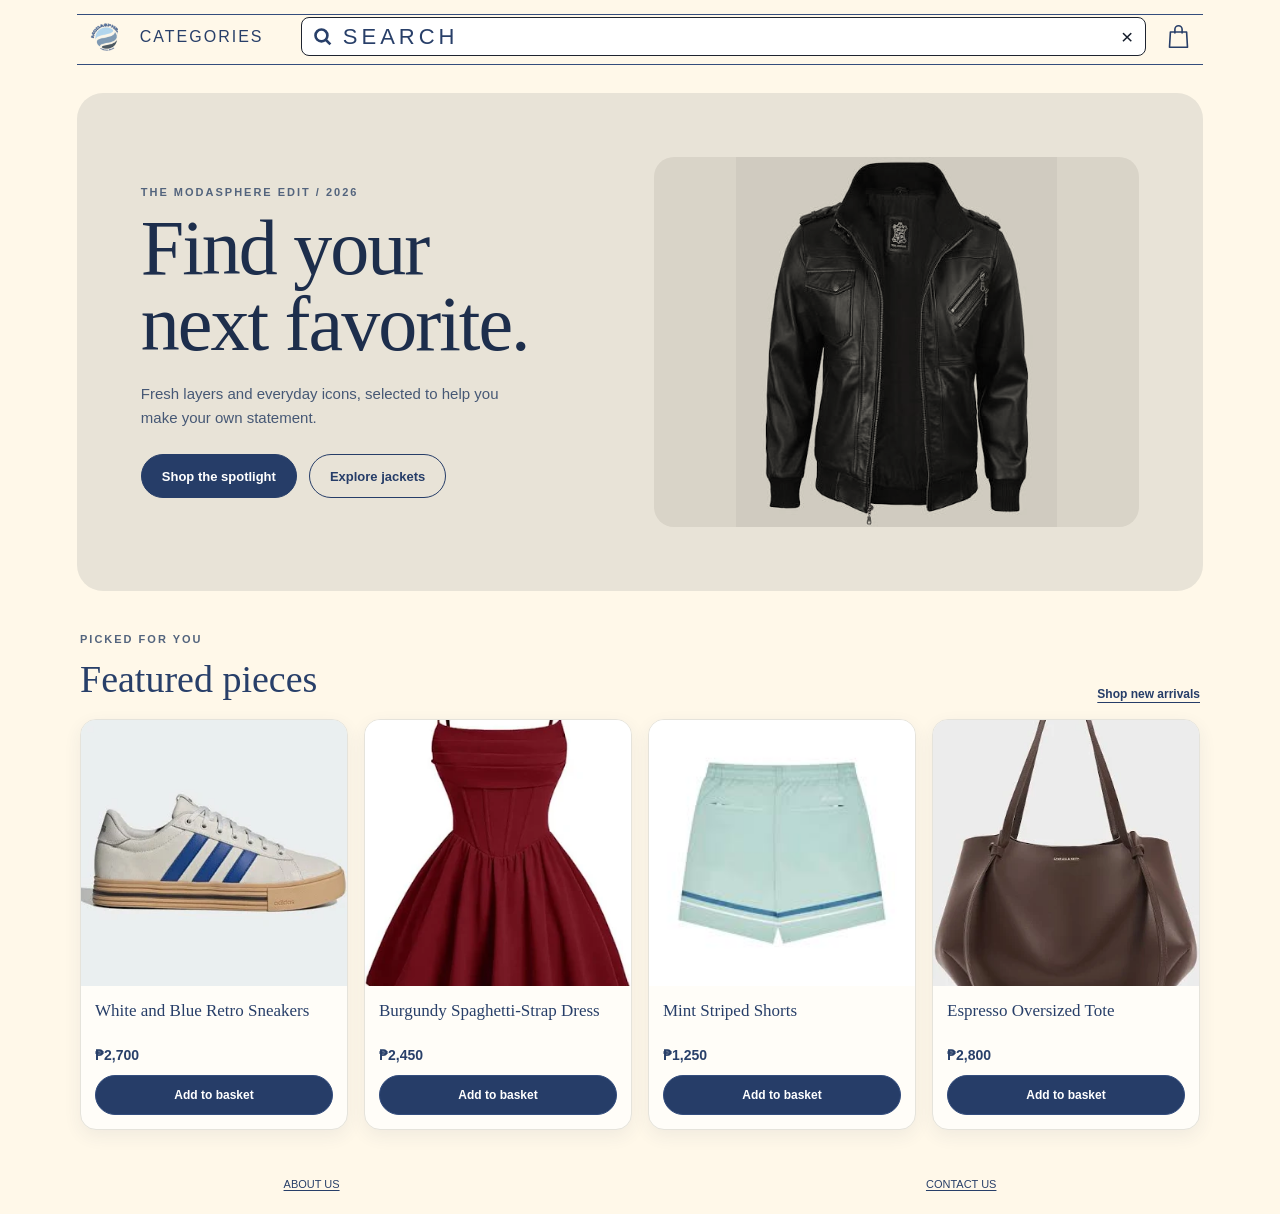
==== category.html @ eacee0d7 "WEBSITE" ====
<!DOCTYPE html>
<html lang="en">
<head>
  <meta charset="UTF-8">
  <meta name="viewport" content="width=device-width, initial-scale=1.0">
  <title>ModaSphere | Category</title>
  <link rel="stylesheet" href="assets/styles/basket.css">
  <style>
    :root {
      color-scheme: light;
      --navy: #263d68;
      --teal: #064565;
      --cream: #fff8e9;
      --ink: #283f69;
      --line: #344d7d;
    }

    * {
      box-sizing: border-box;
    }

    body {
      min-height: 100vh;
      min-height: 100dvh;
      margin: 0;
      background: var(--cream);
      color: var(--ink);
      font-family: Arial, Helvetica, sans-serif;
    }

    .page {
      min-height: 100vh;
      min-height: 100dvh;
      padding: 14px clamp(18px, 6vw, 80px) 20px;
      display: flex;
      flex-direction: column;
    }

    .toolbar {
      position: relative;
      z-index: 2;
      min-height: 51px;
      padding: 0 3px 6px;
      display: grid;
      grid-template-columns: 42px 130px minmax(180px, 1fr) auto 40px;
      align-items: center;
      gap: 12px;
      border-top: 1px solid var(--line);
      border-bottom: 1px solid var(--line);
    }

    .brand {
      width: 38px;
      height: 30px;
      display: grid;
      flex: 0 0 38px;
      place-items: center;
      overflow: hidden;
    }

    .brand img {
      width: 54px;
      max-width: none;
      height: auto;
    }

    .home-link,
    .categories-button {
      color: var(--ink);
      font-size: 14px;
      font-weight: bold;
      letter-spacing: 1px;
      text-decoration: none;
    }

    .home-link:hover,
    .categories-button:hover,
    .categories-button[aria-expanded="true"] {
      text-decoration: underline;
      text-underline-offset: 4px;
    }

    .categories-button {
      min-height: 40px;
      padding: 0;
      border: 0;
      background: transparent;
      cursor: pointer;
    }

    .bag-button {
      position: relative;
      width: 40px;
      height: 40px;
      display: grid;
      place-items: center;
      border: 0;
      background: transparent;
      color: var(--ink);
      cursor: pointer;
    }

    .bag-button svg {
      width: 27px;
      height: 27px;
      fill: none;
      stroke: currentColor;
      stroke-linecap: round;
      stroke-linejoin: round;
      stroke-width: 1.8;
    }

    .search-form {
      height: 39px;
      min-width: 0;
      padding: 0 10px;
      display: flex;
      align-items: center;
      gap: 10px;
      border: 1px solid #1e2430;
      border-radius: 8px;
      background: white;
    }

    .search-form svg {
      width: 21px;
      height: 21px;
      flex: 0 0 auto;
    }

    .search-form input {
      width: 100%;
      min-width: 0;
      padding: 0;
      border: 0;
      outline: 0;
      background: transparent;
      color: var(--ink);
      font-size: 18px;
      letter-spacing: 3px;
    }

    .search-form input::placeholder {
      color: var(--ink);
      opacity: 1;
    }

    .clear-search {
      padding: 2px;
      border: 0;
      background: transparent;
      color: #141c2a;
      font-size: 21px;
      line-height: 1;
      cursor: pointer;
    }

    .categories-menu {
      position: absolute;
      top: calc(100% + 12px);
      left: 0;
      right: 0;
      max-height: calc(100vh - 150px);
      padding: 14px;
      display: grid;
      grid-template-columns: repeat(5, minmax(0, 1fr));
      align-items: stretch;
      align-content: start;
      overflow-x: hidden;
      overflow-y: auto;
      gap: 12px;
      border: 1px solid #d7e1ed;
      border-radius: 26px;
      background: #f4f7fb;
      box-shadow: 0 18px 38px #07162d38, 0 3px 8px #07162d1f;
      opacity: 0;
      transform: translateY(-10px) scale(.985);
      transform-origin: top center;
      visibility: hidden;
      pointer-events: none;
      transition:
        opacity 220ms ease,
        transform 260ms cubic-bezier(.2, .8, .2, 1),
        visibility 0s linear 260ms;
    }

    .categories-menu[data-open="true"] {
      opacity: 1;
      transform: translateY(0) scale(1);
      visibility: visible;
      pointer-events: auto;
      transition-delay: 0s;
    }

    .categories-menu[hidden] {
      display: none;
    }

    .menu-search-form {
      grid-column: 1 / -1;
      min-width: 0;
      display: flex;
      align-items: center;
      gap: 10px;
    }

    .menu-search-form input {
      width: 100%;
      min-width: 0;
      height: 38px;
      padding: 0 12px;
      border: 1px solid #d2dce7;
      border-radius: 10px;
      background: white;
      color: var(--ink);
      outline-color: var(--teal);
    }

    .menu-search-form button {
      min-height: 38px;
      padding: 0 16px;
      border: 0;
      border-radius: 10px;
      background: var(--navy);
      color: white;
      font-weight: bold;
      cursor: pointer;
    }

    .menu-search-status {
      grid-column: 1 / -1;
      margin: -5px 2px 0;
      color: #526581;
      font-size: 12px;
    }

    .menu-search-status:empty {
      display: none;
    }

    .category-card[hidden],
    .category-options button[hidden] {
      display: none;
    }

    .category-card {
      min-width: 0;
      width: 100%;
      min-height: 190px;
      padding: 17px 13px;
      border: 1px solid #e1e7ef;
      border-radius: 19px;
      background: white;
      box-shadow: 0 3px 10px #19395c0d;
      overflow-wrap: anywhere;
    }

    .category-card h2 {
      min-height: 30px;
      margin: 0 0 12px;
      padding-bottom: 9px;
      border-bottom: 1px solid #e8edf3;
      color: var(--teal);
      font-size: 12px;
      font-weight: bold;
      letter-spacing: .7px;
      text-align: center;
      text-transform: uppercase;
    }

    .category-options {
      display: grid;
      gap: 5px;
    }

    .category-options button {
      width: 100%;
      min-width: 0;
      padding: 6px 7px;
      border: 0;
      border-radius: 8px;
      background: transparent;
      color: #36445b;
      font-size: 14px;
      line-height: 1.3;
      text-align: left;
      cursor: pointer;
      overflow-wrap: anywhere;
      transition: color 160ms ease, background-color 160ms ease, padding-left 160ms ease;
    }

    .category-options button:hover,
    .category-options button:focus-visible {
      padding-left: 11px;
      outline: none;
      background: #e8f1f5;
      color: var(--teal);
    }

    @media (prefers-reduced-motion: reduce) {
      *,
      *::before,
      *::after {
        transition-duration: .01ms !important;
        animation-duration: .01ms !important;
        animation-iteration-count: 1 !important;
      }
    }

    .category-content {
      width: min(100%, 900px);
      margin: auto;
      padding: 50px 20px;
      text-align: center;
    }

    .breadcrumb {
      margin: 0 0 18px;
      color: #526581;
      font-size: 12px;
      letter-spacing: 2px;
      text-transform: uppercase;
    }

    h1 {
      margin: 0;
      font-family: Georgia, "Times New Roman", serif;
      font-size: clamp(42px, 8vw, 76px);
      font-weight: normal;
    }

    .collection-message {
      margin: 18px 0 0;
      color: #526581;
      font-size: 14px;
      letter-spacing: .5px;
      line-height: 1.6;
    }

    .return-link {
      display: inline-block;
      margin-top: 30px;
      padding: 12px 20px;
      border: 1px solid var(--line);
      border-radius: 24px;
      background: var(--navy);
      color: white;
      font-size: 12px;
      font-weight: bold;
      letter-spacing: 1px;
      text-decoration: none;
      transition: background-color 180ms ease, transform 180ms ease;
    }

    .return-link:hover {
      transform: translateY(-2px);
      background: #354f7e;
    }

    .catalog-grid {
      width: min(100%, 1120px);
      margin: 34px auto;
      display: grid;
      grid-template-columns: repeat(3, minmax(0, 1fr));
      align-items: stretch;
      gap: 22px;
      text-align: left;
    }

    .catalog-product {
      height: 100%;
      display: flex;
      flex-direction: column;
      min-width: 0;
      overflow: hidden;
      border: 1px solid #e5e3db;
      border-radius: 18px;
      background: #fffdf8;
      box-shadow: 0 6px 18px #263d6812;
      transition: transform 180ms ease, box-shadow 180ms ease;
    }

    .catalog-product:hover {
      transform: translateY(-3px);
      box-shadow: 0 12px 24px #263d681f;
    }

    .catalog-product-image {
      position: relative;
      aspect-ratio: 1.2;
      overflow: hidden;
      background: #f0f1ef;
    }

    .catalog-product-image img {
      width: 100%;
      height: 100%;
      display: block;
      object-fit: cover;
    }

    .sale-badge {
      position: absolute;
      z-index: 1;
      top: 12px;
      left: 12px;
      padding: 7px 10px;
      border-radius: 20px;
      background: #a9413b;
      color: white;
      font-size: 10px;
      font-weight: bold;
      letter-spacing: .5px;
    }

    .catalog-product-info {
      flex: 1;
      padding: 16px;
      display: flex;
      flex-direction: column;
    }

    .catalog-product-info h2 {
      min-height: 42px;
      margin: 0 0 8px;
      color: var(--ink);
      font-family: Georgia, "Times New Roman", serif;
      font-size: 18px;
      font-weight: normal;
      line-height: 1.25;
    }

    .catalog-product-price {
      min-height: 25px;
      margin: auto 0 14px;
      color: #36445b;
      font-size: 15px;
      font-weight: bold;
    }

    .catalog-product-price del {
      margin-left: 5px;
      color: #8993a1;
      font-size: 12px;
      font-weight: normal;
    }

    .catalog-product .add-to-basket {
      width: 100%;
      min-height: 42px;
      padding: 0 12px;
      font-size: 12px;
    }

    .product-status {
      min-height: 20px;
      margin: 0;
      color: #36445b;
      font-size: 13px;
    }

    @media (max-width: 700px) {
      .page {
        padding: 12px 16px 20px;
      }

      .toolbar {
        grid-template-columns: 36px 100px minmax(70px, 1fr) 36px;
        gap: 7px;
      }

      .home-link {
        display: none;
      }

      .categories-button {
        font-size: 13px;
        letter-spacing: 1px;
      }

      .search-form {
        gap: 5px;
        padding: 0 6px;
      }

      .search-form input {
        font-size: 15px;
        letter-spacing: 1px;
      }

      .categories-menu {
        grid-template-columns: repeat(2, minmax(0, 1fr));
        max-height: min(65vh, 430px);
        gap: 9px;
        padding: 10px;
      }

      .category-card {
        min-height: auto;
        padding: 15px 12px;
      }

      .category-card:last-child {
        grid-column: 1 / -1;
      }

      .catalog-grid {
        grid-template-columns: repeat(2, minmax(0, 1fr));
        gap: 13px;
      }

      .catalog-product-info {
        padding: 12px;
      }

      .catalog-product-info h2 {
        font-size: 16px;
      }
    }

    @media (max-width: 430px) {
      .catalog-grid {
        grid-template-columns: 1fr;
        max-width: 340px;
      }
    }

    @media (max-width: 390px) {
      .toolbar {
        grid-template-columns: 30px 88px minmax(60px, 1fr) 32px;
        gap: 4px;
      }

      .brand img {
        width: 46px;
      }
    }

  </style>
</head>
<body>
  <main class="page">
    <header class="toolbar">
      <a class="brand" href="home.html" aria-label="ModaSphere home">
        <img src="assets/images/modasphere-logo.png" alt="">
      </a>
      <button
        class="categories-button"
        id="categoriesButton"
        type="button"
        aria-expanded="false"
        aria-controls="categoriesMenu"
      >CATEGORIES</button>
      <form class="search-form" id="searchForm" role="search">
        <svg viewBox="0 0 24 24" aria-hidden="true">
          <circle cx="10.8" cy="10.8" r="6.8" fill="none" stroke="currentColor" stroke-width="3"></circle>
          <path d="m16 16 5 5" fill="none" stroke="currentColor" stroke-width="3"></path>
        </svg>
        <input id="searchInput" type="search" placeholder="SEARCH" aria-label="Search categories">
        <button class="clear-search" id="clearSearch" type="button" aria-label="Clear search">×</button>
      </form>
      <a class="home-link" href="home.html">HOME</a>
      <button class="bag-button" data-bag-button type="button" aria-label="Shopping bag">
        <svg viewBox="0 0 28 30" aria-hidden="true">
          <path d="M5 10h18l1 17H4l1-17Z"></path>
          <path d="M10 11V7a4 4 0 0 1 8 0v4"></path>
        </svg>
        <span class="basket-count" hidden>0</span>
      </button>

      <nav class="categories-menu" id="categoriesMenu" aria-label="Product categories" hidden inert>
        <form class="menu-search-form" id="menuSearchForm" role="search">
          <input id="menuSearchInput" type="search" placeholder="Search all categories" aria-label="Search all categories">
          <button type="submit">Search</button>
        </form>
        <p class="menu-search-status" id="menuSearchStatus" aria-live="polite"></p>
        <section class="category-card">
          <h2>New &amp; Trending</h2>
          <div class="category-options">
            <button type="button">New Arrivals</button>
            <button type="button">VIP</button>
          </div>
        </section>
        <section class="category-card">
          <h2>Shoes</h2>
          <div class="category-options">
            <button type="button">Running</button>
            <button type="button">Originals</button>
            <button type="button">Formal</button>
          </div>
        </section>
        <section class="category-card">
          <h2>Clothing</h2>
          <div class="category-options">
            <button type="button">T-Shirts &amp; Tank Tops</button>
            <button type="button">Dress</button>
            <button type="button">Shorts</button>
            <button type="button">Pants</button>
            <button type="button">Jackets</button>
          </div>
        </section>
        <section class="category-card">
          <h2>Accessories</h2>
          <div class="category-options">
            <button type="button">Bags</button>
            <button type="button">Hats</button>
            <button type="button">Socks</button>
          </div>
        </section>
        <section class="category-card">
          <h2>Sale</h2>
          <div class="category-options">
            <button type="button">Shoes</button>
            <button type="button">Clothing</button>
            <button type="button">Accessories</button>
          </div>
        </section>
      </nav>
    </header>

    <section class="category-content" aria-labelledby="categoryTitle">
      <p class="breadcrumb" id="categoryGroup"></p>
      <h1 id="categoryTitle"></h1>
      <div id="collectionPlaceholder">
        <p class="collection-message">Explore the latest ModaSphere collection.</p>
        <a class="return-link" href="home.html">BACK TO HOME</a>
      </div>
      <p class="product-status" id="productStatus" role="status" aria-live="polite"></p>
      <section class="catalog-grid" id="productGrid" aria-label="Category collection" hidden></section>
    </section>
  </main>

  <dialog class="basket-dialog" id="basketDialog" aria-labelledby="basketTitle">
    <header class="basket-header">
      <h2 id="basketTitle">Your basket</h2>
      <button type="button" data-close-basket aria-label="Close basket">×</button>
    </header>
    <p class="basket-empty" id="basketEmpty">Your basket is empty. Choose a category to explore the collection.</p>
    <div class="basket-items" id="basketItems" hidden></div>
    <p class="basket-status" id="basketStatus" role="status" aria-live="polite"></p>
    <footer class="basket-footer">
      <button class="basket-clear" type="button" data-clear-basket>Clear basket</button>
      <strong class="basket-total" id="basketTotal">₱0</strong>
    </footer>
    <a class="basket-checkout" data-go-checkout href="checkout.html">Continue to checkout</a>
    <div class="dialog-actions">
      <button class="dialog-close" type="button" data-close-basket>Close</button>
    </div>
  </dialog>

  <script src="assets/scripts/categories.js"></script>
  <script src="assets/scripts/product-catalog.js"></script>
  <script src="assets/scripts/basket.js"></script>
</body>
</html>
---- assets/styles/basket.css ----
.basket-dialog {
  width: min(560px, calc(100% - 32px));
  max-height: min(82vh, 680px);
  margin: auto;
  padding: 22px;
  overflow-y: auto;
  border: 2px solid #344d7d;
  border-radius: 20px;
  color: #283f69;
  background: #fff8e9;
  box-shadow: 0 18px 50px #07162d55;
}

.basket-dialog::backdrop {
  background: #07162d99;
}

.basket-header,
.basket-footer,
.basket-item,
.basket-item-controls {
  display: flex;
  align-items: center;
}

.basket-header,
.basket-footer {
  justify-content: space-between;
  gap: 12px;
}

.basket-header h2 {
  margin: 0;
  font-family: Georgia, "Times New Roman", serif;
  font-size: 26px;
  font-weight: normal;
}

.basket-header button,
.basket-close,
.basket-clear,
.basket-item-controls button,
.add-to-basket {
  min-height: 38px;
  padding: 0 14px;
  border: 1px solid #344d7d;
  border-radius: 20px;
  background: #263d68;
  color: white;
  font-weight: bold;
  cursor: pointer;
}

.basket-header button {
  min-width: 38px;
  padding: 0 10px;
  font-size: 20px;
}

.basket-items {
  display: grid;
  gap: 12px;
  margin: 18px 0;
}

.basket-item {
  gap: 14px;
  padding: 12px;
  border: 1px solid #dce3ec;
  border-radius: 14px;
  background: white;
}

.basket-item img {
  width: 76px;
  height: 76px;
  flex: 0 0 76px;
  border-radius: 10px;
  background: white;
  object-fit: contain;
}

.basket-item-details {
  min-width: 0;
  flex: 1;
}

.basket-item-details h3 {
  margin: 0 0 5px;
  font-size: 15px;
}

.basket-item-details p {
  margin: 0;
  color: #526581;
  font-size: 13px;
}

.basket-item-controls {
  gap: 6px;
  margin-top: 10px;
}

.basket-item-controls button {
  min-width: 32px;
  min-height: 30px;
  padding: 0 8px;
}

.basket-item-controls .basket-remove {
  margin-left: auto;
  padding: 0 10px;
  background: white;
  color: #263d68;
}

.basket-empty,
.basket-status {
  color: #526581;
  font-size: 14px;
  line-height: 1.5;
}

.basket-footer {
  padding-top: 14px;
  border-top: 1px solid #d5deea;
}

.basket-total {
  font-size: 16px;
}

.basket-checkout {
  min-height: 42px;
  margin-top: 14px;
  display: grid;
  place-items: center;
  border-radius: 22px;
  background: #246bfe;
  color: white;
  font-size: 13px;
  font-weight: bold;
  text-decoration: none;
}

.basket-checkout:hover {
  background: #1249c7;
}

.basket-checkout[aria-disabled="true"] {
  opacity: .5;
  pointer-events: none;
}

.basket-checkout[aria-disabled="false"]:focus-visible {
  outline: 3px solid #344d7d;
  outline-offset: 3px;
}

.basket-clear {
  background: white;
  color: #263d68;
}

.basket-count {
  min-width: 18px;
  height: 18px;
  padding: 0 5px;
  position: absolute;
  top: 1px;
  right: 0;
  display: grid;
  place-items: center;
  border-radius: 99px;
  background: #263d68;
  color: white;
  font-size: 10px;
  font-weight: bold;
}

.icon-button[data-bag-button] {
  position: relative;
}

.product-grid {
  width: min(100%, 850px);
  margin: 34px auto;
  display: grid;
  grid-template-columns: minmax(0, 1fr) minmax(220px, .9fr);
  align-items: center;
  gap: clamp(24px, 6vw, 70px);
  text-align: left;
}

.product-image-frame {
  padding: 14px;
  border: 1px solid #e1e7ef;
  border-radius: 22px;
  background: white;
  box-shadow: 0 10px 28px #19395c12;
}

.product-image {
  width: 100%;
  display: block;
  aspect-ratio: 1;
  border-radius: 14px;
  background: white;
  object-fit: contain;
}

.product-details h2 {
  margin: 0 0 12px;
  font-family: Georgia, "Times New Roman", serif;
  font-size: clamp(26px, 4vw, 38px);
  font-weight: normal;
}

.product-price {
  margin: 0 0 22px;
  color: #36445b;
  font-size: 20px;
  font-weight: bold;
}

.add-to-basket {
  min-height: 46px;
  padding: 0 22px;
  border-radius: 24px;
}

.add-to-basket:hover,
.basket-header button:hover,
.basket-close:hover,
.basket-item-controls button:hover,
.basket-clear:hover {
  background: #354f7e;
}

.product-status {
  min-height: 22px;
  margin: 12px 0 0;
  color: #36445b;
  font-size: 13px;
}

[hidden] {
  display: none !important;
}

@media (max-width: 600px) {
  .product-grid {
    max-width: 430px;
    grid-template-columns: 1fr;
    gap: 22px;
    text-align: center;
  }

  .product-image-frame {
    width: min(100%, 340px);
    margin: 0 auto;
  }

  .basket-item {
    align-items: flex-start;
  }

  .basket-item img {
    width: 60px;
    height: 60px;
    flex-basis: 60px;
  }
}
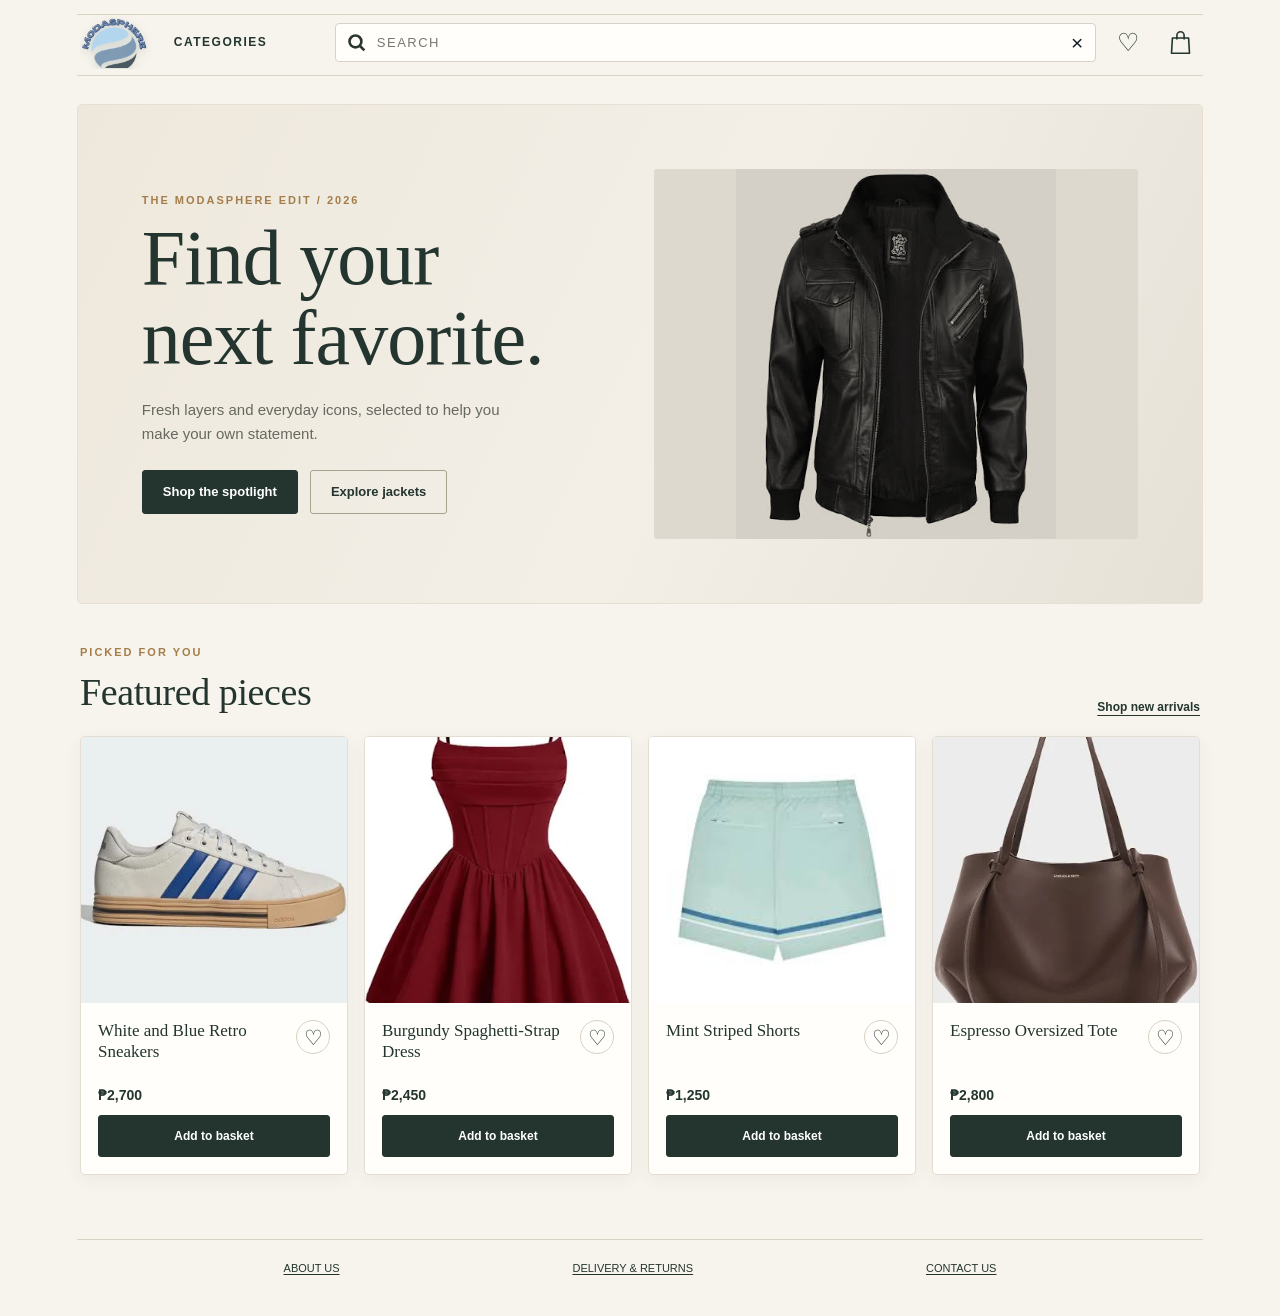
==== commit 02d280d8: "new update" ====
--- a/category.html
+++ b/category.html
@@ -396,7 +396,7 @@
       width: 100%;
       height: 100%;
       display: block;
-      object-fit: cover;
+      object-fit: contain;
     }
 
     .sale-badge {
@@ -465,7 +465,7 @@
       }
 
       .toolbar {
-        grid-template-columns: 36px 100px minmax(70px, 1fr) 36px;
+        grid-template-columns: 36px 100px minmax(60px, 1fr) 32px 32px;
         gap: 7px;
       }
 
@@ -527,7 +527,7 @@
 
     @media (max-width: 390px) {
       .toolbar {
-        grid-template-columns: 30px 88px minmax(60px, 1fr) 32px;
+        grid-template-columns: 30px 88px minmax(48px, 1fr) 28px 28px;
         gap: 4px;
       }
 
@@ -537,12 +537,13 @@
     }
 
   </style>
+  <link rel="stylesheet" href="assets/styles/premium.css">
 </head>
 <body>
   <main class="page">
     <header class="toolbar">
       <a class="brand" href="home.html" aria-label="ModaSphere home">
-        <img src="assets/images/modasphere-logo.png" alt="">
+        <img src="assets/images/modasphere-logo-brand.png" alt="">
       </a>
       <button
         class="categories-button"
@@ -625,7 +626,41 @@
         <p class="collection-message">Explore the latest ModaSphere collection.</p>
         <a class="return-link" href="home.html">BACK TO HOME</a>
       </div>
+      <section class="catalog-controls" id="catalogControls" aria-label="Filter and sort products" hidden>
+        <label>
+          <span>Search</span>
+          <input id="catalogSearch" type="search" placeholder="Find a piece">
+        </label>
+        <label>
+          <span>Type</span>
+          <select id="typeFilter"><option value="">All types</option></select>
+        </label>
+        <label>
+          <span>Color</span>
+          <select id="colorFilter"><option value="">All colors</option></select>
+        </label>
+        <label>
+          <span>Max price</span>
+          <input id="priceFilter" type="number" min="0" step="100" inputmode="numeric" placeholder="No limit">
+        </label>
+        <label>
+          <span>Sort by</span>
+          <select id="sortOrder">
+            <option value="">Featured</option>
+            <option value="price-ascending">Price: low to high</option>
+            <option value="price-descending">Price: high to low</option>
+            <option value="name">Name: A to Z</option>
+          </select>
+        </label>
+        <button class="clear-catalog-filters" id="clearCatalogFilters" type="button">Clear filters</button>
+        <p id="catalogResultCount" class="catalog-result-count" aria-live="polite"></p>
+      </section>
       <p class="product-status" id="productStatus" role="status" aria-live="polite"></p>
+      <div class="catalog-empty" id="catalogEmpty" hidden>
+        <h2>No pieces match those filters.</h2>
+        <p>Try adjusting your search or clearing the filters.</p>
+        <button class="return-link" id="clearCatalogFiltersEmpty" type="button">Clear filters</button>
+      </div>
       <section class="catalog-grid" id="productGrid" aria-label="Category collection" hidden></section>
     </section>
   </main>
@@ -651,5 +686,11 @@
   <script src="assets/scripts/categories.js"></script>
   <script src="assets/scripts/product-catalog.js"></script>
   <script src="assets/scripts/basket.js"></script>
+  <script src="assets/scripts/wishlist.js"></script>
+  <script>
+    document.getElementById("clearCatalogFiltersEmpty").addEventListener("click", () => {
+      document.getElementById("clearCatalogFilters").click();
+    });
+  </script>
 </body>
 </html>
--- a/assets/styles/basket.css
+++ b/assets/styles/basket.css
@@ -55,6 +55,7 @@
   min-width: 38px;
   padding: 0 10px;
   font-size: 20px;
+  transform: translateY(4px);
 }
 
 .basket-items {
--- a/assets/styles/premium.css
+++ b/assets/styles/premium.css
@@ -0,0 +1,1384 @@
+:root {
+  color-scheme: light;
+  --navy: #24352f;
+  --teal: #6e7254;
+  --cream: #f7f4ed;
+  --ink: #2d352f;
+  --line: #d9d2c5;
+  --accent: #a47d49;
+  --muted: #77796f;
+  --blue: #a47d49;
+  --dark-blue: #806039;
+  --background: #f1ece2;
+  --green: #54735d;
+}
+
+body {
+  background: var(--cream);
+  color: var(--ink);
+  font-family: "Aptos", "Segoe UI", Arial, sans-serif;
+  -webkit-font-smoothing: antialiased;
+}
+
+*,
+*::before,
+*::after {
+  box-sizing: border-box;
+}
+
+button,
+input,
+select,
+textarea {
+  font: inherit;
+}
+
+button,
+a,
+input,
+select,
+textarea {
+  -webkit-tap-highlight-color: transparent;
+}
+
+:focus-visible {
+  outline: 2px solid var(--accent);
+  outline-offset: 3px;
+}
+
+.storefront,
+.page {
+  width: min(100%, 1600px);
+  margin-inline: auto;
+  background: var(--cream);
+}
+
+.toolbar {
+  position: sticky;
+  top: 0;
+  border-color: var(--line);
+  background: rgb(247 244 237 / 94%);
+  backdrop-filter: blur(14px);
+}
+
+.brand {
+  width: 72px;
+  height: 54px;
+  display: grid;
+  place-items: center;
+  overflow: hidden;
+}
+
+.brand img {
+  width: 72px;
+  max-width: none;
+  height: auto;
+  filter: drop-shadow(0 3px 5px rgb(36 53 47 / 18%));
+}
+
+.storefront .toolbar {
+  grid-template-columns: 76px 155px minmax(180px, 1fr) 40px 40px;
+}
+
+.page .toolbar {
+  grid-template-columns: 76px 130px minmax(180px, 1fr) auto 40px 40px;
+}
+
+.page .product-toolbar {
+  grid-template-columns: 76px 90px minmax(0, 1fr) 40px 40px;
+}
+
+.toolbar-button,
+.home-link,
+.categories-button,
+.icon-button,
+.bag-button,
+.wishlist-nav {
+  color: var(--navy);
+}
+
+.bag-button {
+  position: relative;
+  width: 40px;
+  height: 40px;
+  display: grid;
+  place-items: center;
+  justify-self: end;
+  padding: 0;
+  border: 0;
+  background: transparent;
+  cursor: pointer;
+}
+
+.bag-button svg {
+  width: 27px;
+  height: 27px;
+  fill: none;
+  stroke: currentColor;
+  stroke-linecap: round;
+  stroke-linejoin: round;
+  stroke-width: 1.8;
+}
+
+.toolbar-button {
+  font-size: 12px;
+  font-weight: 700;
+  letter-spacing: 1.5px;
+}
+
+.home-link,
+.categories-button {
+  font-size: 12px;
+  letter-spacing: 1.3px;
+}
+
+.search-form {
+  border-color: #d8d1c5;
+  border-radius: 4px;
+  background: #fffefa;
+  transition: border-color 180ms ease, box-shadow 180ms ease;
+}
+
+.search-form:focus-within {
+  border-color: var(--accent);
+  box-shadow: 0 0 0 3px rgb(164 125 73 / 12%);
+}
+
+.wishlist-nav {
+  position: relative;
+  width: 40px;
+  height: 40px;
+  display: grid;
+  place-items: center;
+  border: 0;
+  background: transparent;
+  cursor: pointer;
+  font-size: 25px;
+  line-height: 1;
+}
+
+.wishlist-count {
+  position: absolute;
+  top: 0;
+  right: 0;
+  min-width: 17px;
+  height: 17px;
+  padding: 0 4px;
+  display: grid;
+  place-items: center;
+  border-radius: 99px;
+  background: var(--accent);
+  color: white;
+  font: 700 10px/1 Arial, sans-serif;
+}
+
+.search-form input {
+  font-size: 13px;
+  letter-spacing: 1.5px;
+}
+
+.search-form input::placeholder {
+  color: #77796f;
+}
+
+.categories-menu {
+  border-color: var(--line);
+  border-radius: 8px;
+  background: #fbf9f4;
+  box-shadow: 0 20px 55px rgb(36 53 47 / 14%);
+}
+
+.category-card,
+.featured-product,
+.catalog-product {
+  border-color: #e4ded2;
+  border-radius: 5px;
+  background: #fffefa;
+  box-shadow: 0 5px 18px rgb(36 53 47 / 5%);
+}
+
+.category-card h2 {
+  color: var(--navy);
+}
+
+.category-options button:hover,
+.category-options button:focus-visible {
+  background: #f2eee5;
+  color: var(--accent);
+}
+
+.hero {
+  position: relative;
+  border: 1px solid #e7dfd1;
+  border-radius: 5px;
+  background: linear-gradient(115deg, #eee8dc 0%, #f3efe7 55%, #e5e1d7 100%);
+}
+
+.hero-eyebrow,
+.featured-eyebrow,
+.breadcrumb {
+  color: var(--accent);
+  letter-spacing: 2px;
+}
+
+.hero h1,
+.featured-heading h2,
+.featured-product h3,
+.catalog-product-info h2,
+.category-content h1,
+.product-details h2 {
+  color: var(--navy);
+  font-family: Georgia, "Times New Roman", serif;
+}
+
+.hero h1 {
+  letter-spacing: -1px;
+  line-height: 1.02;
+}
+
+.hero-description,
+.collection-message {
+  color: #66695f;
+}
+
+.hero-visual {
+  border-radius: 3px;
+  background: #ded9cf;
+}
+
+.hero-actions a,
+.hero-actions button,
+.add-to-basket,
+.return-link,
+.basket-header button,
+.basket-close,
+.basket-item-controls button:not(.basket-remove),
+.dialog-close,
+.dialog-actions button {
+  border-color: var(--navy);
+  border-radius: 3px;
+  background: var(--navy);
+  color: white;
+  transition: background-color 180ms ease, transform 180ms ease, box-shadow 180ms ease;
+}
+
+.hero-actions a:hover,
+.hero-actions button:hover,
+.add-to-basket:hover,
+.return-link:hover,
+.basket-header button:hover,
+.basket-close:hover,
+.basket-item-controls button:hover,
+.dialog-close:hover,
+.dialog-actions button:hover {
+  background: #394c42;
+}
+
+.hero-actions a.secondary {
+  border-color: #aaa18f;
+  background: transparent;
+  color: var(--navy);
+}
+
+.hero-actions a.secondary:hover {
+  background: rgb(255 255 255 / 55%);
+  color: var(--navy);
+}
+
+.featured-section {
+  margin-bottom: 64px;
+}
+
+.featured-heading {
+  margin-bottom: 22px;
+}
+
+.featured-heading h2 {
+  letter-spacing: -.4px;
+}
+
+.featured-product,
+.catalog-product {
+  transition: transform 220ms ease, box-shadow 220ms ease, border-color 220ms ease;
+}
+
+.featured-product:hover,
+.catalog-product:hover {
+  transform: translateY(-4px);
+  border-color: #d3c4ab;
+  box-shadow: 0 16px 32px rgb(36 53 47 / 11%);
+}
+
+.featured-product img,
+.catalog-product-image {
+  background: #f1eee7;
+}
+
+.featured-product-info,
+.catalog-product-info {
+  padding: 17px;
+}
+
+.featured-product h3,
+.catalog-product-info h2 {
+  font-size: 17px;
+}
+
+.featured-product p,
+.catalog-product-price,
+.product-price {
+  color: var(--navy);
+}
+
+.featured-product .add-to-basket,
+.catalog-product .add-to-basket {
+  min-height: 42px;
+}
+
+.footer-links {
+  padding-block: 18px;
+  border-top: 1px solid var(--line);
+}
+
+.footer-links button,
+.featured-heading a {
+  color: var(--navy);
+}
+
+.category-content {
+  width: min(100%, 1160px);
+  padding-inline: clamp(14px, 3vw, 28px);
+}
+
+.category-content h1 {
+  letter-spacing: -1px;
+}
+
+.catalog-controls {
+  margin: 30px auto 12px;
+  padding: 17px;
+  display: grid;
+  grid-template-columns: repeat(auto-fit, minmax(min(100%, 150px), 1fr));
+  align-items: end;
+  gap: 12px;
+  border: 1px solid #e4ded2;
+  border-radius: 5px;
+  background: #fffefa;
+  text-align: left;
+}
+
+.catalog-controls label {
+  min-width: 0;
+  display: grid;
+  gap: 6px;
+  color: var(--muted);
+  font-size: 10px;
+  font-weight: 700;
+  letter-spacing: .6px;
+  text-transform: uppercase;
+}
+
+.catalog-controls input,
+.catalog-controls select {
+  width: 100%;
+  min-width: 0;
+  min-height: 40px;
+  padding: 0 10px;
+  border: 1px solid var(--line);
+  border-radius: 3px;
+  background: #fffefa;
+  color: var(--ink);
+  font-size: 12px;
+  text-transform: none;
+}
+
+.clear-catalog-filters {
+  min-width: 0;
+  min-height: 40px;
+  padding: 0 12px;
+  border: 1px solid var(--line);
+  border-radius: 3px;
+  background: transparent;
+  color: var(--navy);
+  font-size: 11px;
+  font-weight: 700;
+  cursor: pointer;
+}
+
+.clear-catalog-filters:hover {
+  background: #f2eee5;
+}
+
+.catalog-result-count {
+  grid-column: 1 / -1;
+  margin: 0;
+  color: var(--muted);
+  font-size: 12px;
+}
+
+.catalog-empty {
+  width: min(100%, 520px);
+  margin: 36px auto;
+  padding: 34px 22px;
+  border: 1px solid var(--line);
+  background: #fffefa;
+}
+
+.catalog-empty h2 {
+  margin: 0 0 8px;
+  color: var(--navy);
+  font: 400 24px Georgia, "Times New Roman", serif;
+}
+
+.catalog-empty p {
+  margin: 0 0 18px;
+  color: var(--muted);
+  font-size: 13px;
+}
+
+.catalog-empty button {
+  cursor: pointer;
+}
+
+.catalog-grid {
+  gap: 20px;
+}
+
+.sale-badge {
+  border-radius: 3px;
+  background: #8d4c3d;
+  letter-spacing: 1px;
+}
+
+.basket-dialog,
+.info-dialog {
+  border: 1px solid var(--line);
+  border-radius: 8px;
+  background: #fbf9f4;
+  color: var(--ink);
+  box-shadow: 0 24px 70px rgb(30 35 30 / 24%);
+}
+
+.basket-dialog::backdrop,
+.info-dialog::backdrop {
+  background: rgb(25 32 28 / 55%);
+  backdrop-filter: blur(3px);
+}
+
+.basket-header h2,
+.info-dialog h2,
+.info-dialog h3 {
+  color: var(--navy);
+}
+
+.info-dialog h2 {
+  color: var(--cream);
+}
+
+.basket-item {
+  border-color: #e8e2d7;
+  border-radius: 5px;
+  background: #fffefa;
+}
+
+.basket-checkout {
+  border-radius: 3px;
+  background: var(--navy);
+}
+
+.basket-checkout:hover {
+  background: #394c42;
+}
+
+.basket-count {
+  background: var(--accent);
+}
+
+.contact-card,
+.about-copy {
+  border-radius: 5px;
+  background: var(--navy);
+}
+
+.contact-card img {
+  border-color: #d6c4a5;
+}
+
+.checkout-header {
+  border-bottom: 1px solid var(--line);
+  background: rgb(251 249 244 / 96%);
+  box-shadow: 0 5px 20px rgb(36 53 47 / 5%);
+}
+
+.checkout-logo,
+.checkout-nav a.active,
+.checkout-nav a:hover {
+  color: var(--navy);
+}
+
+.checkout-logo {
+  letter-spacing: 1.7px;
+}
+
+.checkout-nav a {
+  letter-spacing: .3px;
+}
+
+.secure {
+  background: #eee9de;
+  color: #596459;
+}
+
+.checkout-container {
+  padding-top: 48px;
+}
+
+.intro h1,
+.panel-heading h2,
+.summary-title h2 {
+  color: var(--navy);
+  font-family: Georgia, "Times New Roman", serif;
+}
+
+.intro h1 {
+  font-size: clamp(38px, 5vw, 48px);
+  font-weight: 400;
+  letter-spacing: -.8px;
+}
+
+.intro h1 span {
+  color: var(--accent);
+}
+
+.eyebrow,
+.panel-number,
+.text-button,
+.check-row a {
+  color: var(--accent);
+}
+
+.panel,
+.summary {
+  border-color: #e8e2d8;
+  border-radius: 8px;
+  box-shadow: 0 10px 28px rgb(36 53 47 / 5%);
+}
+
+.panel-number {
+  border-radius: 5px;
+  background: #f1ece2;
+}
+
+.field input,
+.field select,
+.field textarea {
+  border-color: #dcd6cb;
+  border-radius: 5px;
+  background: #fffefa;
+}
+
+.field input:focus,
+.field select:focus,
+.field textarea:focus {
+  border-color: var(--accent);
+  box-shadow: 0 0 0 3px rgb(164 125 73 / 12%);
+}
+
+.payment-option {
+  border-radius: 5px;
+}
+
+.payment-option.selected {
+  border-color: var(--accent);
+  background: #f8f4ec;
+  box-shadow: inset 0 0 0 1px var(--accent);
+}
+
+.payment-icon {
+  border-radius: 5px;
+  background: #eee9de;
+  color: var(--navy);
+}
+
+.card-fields,
+.ewallet-fields {
+  border-color: #e8e2d8;
+  border-radius: 5px;
+  background: #fbf9f4;
+}
+
+.place-order {
+  border-radius: 4px;
+  background: var(--navy);
+  box-shadow: 0 7px 18px rgb(36 53 47 / 16%);
+}
+
+.place-order:hover:not(:disabled) {
+  background: #394c42;
+  box-shadow: 0 10px 24px rgb(36 53 47 / 20%);
+}
+
+.checkout-item img {
+  border-radius: 4px;
+  background: #f2efe9;
+}
+
+.login-card,
+.signup-card {
+  border: 1px solid #e2dbce;
+  border-radius: 8px;
+  background: #fbf9f4;
+  box-shadow: 0 24px 70px rgb(36 53 47 / 13%);
+}
+
+.login-card {
+  max-width: 420px;
+  padding: 38px 40px;
+}
+
+.signup-card {
+  max-width: 450px;
+  padding: 34px 40px;
+}
+
+.login-card h1,
+.signup-card h1 {
+  color: var(--navy);
+  font-family: Georgia, "Times New Roman", serif;
+  font-weight: 400;
+  letter-spacing: 2px;
+}
+
+.login-card .subtitle,
+.signup-card .subtitle {
+  color: var(--muted);
+  font-size: 10px;
+  letter-spacing: 1.2px;
+  line-height: 1.6;
+}
+
+.login-card .input-group input,
+.signup-card .input-group input {
+  height: 46px;
+  border: 1px solid #dcd6cb;
+  border-radius: 4px;
+  color: var(--ink);
+  letter-spacing: .2px;
+}
+
+.login-card .input-group input:focus,
+.signup-card .input-group input:focus {
+  border-color: var(--accent);
+  box-shadow: 0 0 0 3px rgb(164 125 73 / 12%);
+}
+
+.login-card .input-group input::placeholder,
+.signup-card .input-group input::placeholder {
+  color: #898a80;
+  opacity: 1;
+}
+
+.login-card a,
+.signup-card a {
+  color: #806039;
+}
+
+.login-btn,
+.signup-btn {
+  width: 100%;
+  height: 46px;
+  border: 1px solid var(--navy);
+  border-radius: 4px;
+  background: var(--navy);
+  font-size: 12px;
+  letter-spacing: 1.4px;
+  transition: background-color 180ms ease, transform 180ms ease;
+}
+
+.login-btn:hover,
+.signup-btn:hover {
+  background: #394c42;
+}
+
+.login-card dialog,
+.signup-card dialog {
+  border: 1px solid var(--line);
+  border-radius: 8px;
+  background: #fbf9f4;
+  box-shadow: 0 24px 70px rgb(30 35 30 / 24%);
+}
+
+@media (min-width: 701px) and (max-width: 900px) {
+  .hero {
+    grid-template-columns: minmax(0, .9fr) minmax(0, 1.1fr);
+    gap: 20px;
+    padding: 28px;
+  }
+
+  .hero h1 {
+    font-size: clamp(36px, 5vw, 46px);
+    letter-spacing: -1.5px;
+  }
+}
+
+.catalog-product-actions,
+.featured-product-heading {
+  display: flex;
+  align-items: flex-start;
+  justify-content: space-between;
+  gap: 8px;
+}
+
+.catalog-product-actions h2,
+.featured-product-heading h3 {
+  flex: 1;
+}
+
+.catalog-product-actions h2 a,
+.featured-product-heading h3 a {
+  color: inherit;
+  text-decoration: none;
+}
+
+.catalog-product-actions h2 a:hover,
+.featured-product-heading h3 a:hover {
+  text-decoration: underline;
+  text-underline-offset: 3px;
+}
+
+.favorite-toggle {
+  min-width: 34px;
+  min-height: 34px;
+  padding: 0 5px;
+  border: 1px solid var(--line);
+  border-radius: 50%;
+  background: #fffefa;
+  color: var(--navy);
+  font-size: 21px;
+  line-height: 1;
+  cursor: pointer;
+}
+
+.favorite-toggle[aria-pressed="true"] {
+  border-color: #a96b5d;
+  color: #a34d43;
+}
+
+.featured-product-heading {
+  min-height: 3.75em;
+  margin-bottom: 7px;
+}
+
+.featured-product-heading h3 {
+  min-height: 0;
+  margin: 0;
+}
+
+.wishlist-dialog {
+  width: min(560px, calc(100% - 28px));
+  max-height: min(80vh, 680px);
+  margin: auto;
+  padding: 22px;
+  overflow: auto;
+  border: 1px solid var(--line);
+  border-radius: 8px;
+  background: #fbf9f4;
+  color: var(--ink);
+  box-shadow: 0 24px 70px rgb(30 35 30 / 24%);
+}
+
+.wishlist-dialog::backdrop {
+  background: rgb(25 32 28 / 55%);
+  backdrop-filter: blur(3px);
+}
+
+.wishlist-header {
+  display: flex;
+  align-items: center;
+  justify-content: space-between;
+  gap: 15px;
+  padding-bottom: 15px;
+  border-bottom: 1px solid var(--line);
+}
+
+.wishlist-header .eyebrow {
+  margin: 0 0 6px;
+  font-size: 10px;
+  font-weight: 700;
+  letter-spacing: 1.6px;
+}
+
+.wishlist-header h2 {
+  margin: 0;
+  color: var(--navy);
+  font: 400 26px Georgia, "Times New Roman", serif;
+}
+
+.wishlist-close {
+  width: 38px;
+  height: 38px;
+  border: 1px solid var(--line);
+  border-radius: 50%;
+  background: transparent;
+  color: var(--navy);
+  font-size: 22px;
+  cursor: pointer;
+}
+
+.wishlist-empty,
+.wishlist-status {
+  color: var(--muted);
+  font-size: 13px;
+  line-height: 1.55;
+}
+
+.wishlist-items {
+  display: grid;
+  gap: 10px;
+}
+
+.wishlist-item {
+  min-width: 0;
+  padding: 10px 0;
+  display: grid;
+  grid-template-columns: 68px minmax(0, 1fr) auto;
+  align-items: center;
+  gap: 12px;
+  border-bottom: 1px solid #e8e2d7;
+}
+
+.wishlist-item img {
+  width: 68px;
+  height: 68px;
+  border-radius: 3px;
+  background: #f1eee7;
+  object-fit: contain;
+}
+
+.wishlist-item-details a {
+  color: var(--navy);
+  font-size: 13px;
+  font-weight: 700;
+  text-decoration: none;
+}
+
+.wishlist-item-details p {
+  margin: 6px 0 0;
+  color: var(--muted);
+  font-size: 12px;
+}
+
+.wishlist-remove {
+  padding: 8px;
+  border: 0;
+  background: transparent;
+  color: #805b4c;
+  font-size: 11px;
+  cursor: pointer;
+  text-decoration: underline;
+}
+
+.store-info-copy {
+  margin: 0 22px;
+  padding: 4px 18px;
+  border: 1px solid #e4ded2;
+  border-radius: 5px;
+  background: #fffefa;
+  color: var(--ink);
+}
+
+.store-info-copy section + section {
+  border-top: 1px solid var(--line);
+}
+
+.store-info-copy h3 {
+  margin: 16px 0 7px;
+  font-size: 14px;
+}
+
+.store-info-copy p {
+  margin: 0 0 16px;
+  color: #66695f;
+  font-size: 13px;
+  line-height: 1.6;
+}
+
+.store-info-copy a {
+  color: var(--navy);
+}
+
+.product-page {
+  width: min(100%, 1280px);
+  min-height: 100vh;
+  padding: 14px clamp(18px, 6vw, 80px) 20px;
+}
+
+.product-toolbar {
+  grid-template-columns: 42px 90px minmax(0, 1fr) 40px 40px;
+}
+
+.product-toolbar-label {
+  margin: 0;
+  color: var(--muted);
+  font-size: 11px;
+  letter-spacing: 1.5px;
+  text-align: center;
+}
+
+.product-breadcrumb {
+  margin: 26px 0 18px;
+  display: flex;
+  flex-wrap: wrap;
+  gap: 10px;
+  color: var(--muted);
+  font-size: 11px;
+}
+
+.product-breadcrumb a,
+.product-footer a {
+  color: var(--navy);
+  text-decoration: none;
+}
+
+.product-breadcrumb a:hover,
+.product-footer a:hover {
+  text-decoration: underline;
+}
+
+.product-detail {
+  display: grid;
+  grid-template-columns: minmax(0, 1.1fr) minmax(280px, .8fr);
+  align-items: start;
+  gap: clamp(28px, 7vw, 88px);
+}
+
+.product-detail-image {
+  position: sticky;
+  top: 90px;
+  overflow: hidden;
+  border: 1px solid #e4ded2;
+  border-radius: 4px;
+  background: #f1eee7;
+}
+
+.product-detail-image img {
+  width: 100%;
+  aspect-ratio: 1 / 1;
+  display: block;
+  object-fit: contain;
+}
+
+.product-detail-copy {
+  padding: clamp(12px, 3vw, 34px) 0;
+}
+
+.product-detail-eyebrow {
+  margin: 0 0 12px;
+  color: var(--accent);
+  font-size: 10px;
+  font-weight: 700;
+  letter-spacing: 1.5px;
+  text-transform: uppercase;
+}
+
+.product-detail-copy h1 {
+  margin: 0;
+  color: var(--navy);
+  font: 400 clamp(32px, 4vw, 48px)/1.1 Georgia, "Times New Roman", serif;
+}
+
+.product-detail-price {
+  margin: 16px 0;
+  color: var(--navy);
+  font-size: 20px;
+  font-weight: 700;
+}
+
+.product-detail-price del {
+  color: var(--muted);
+  font-size: 14px;
+  font-weight: 400;
+}
+
+.product-sale-label {
+  color: #8d4c3d;
+  font-size: 11px;
+  font-weight: 700;
+  text-transform: uppercase;
+}
+
+.product-description,
+.product-availability {
+  color: #66695f;
+  font-size: 14px;
+  line-height: 1.7;
+}
+
+.product-availability {
+  padding: 11px 13px;
+  border-left: 2px solid var(--accent);
+  background: #f1ece2;
+  font-size: 12px;
+}
+
+.product-options {
+  margin: 22px 0;
+  padding: 18px 0;
+  display: grid;
+  gap: 18px;
+  border-top: 1px solid var(--line);
+  border-bottom: 1px solid var(--line);
+}
+
+.product-size-field {
+  max-width: 220px;
+  display: grid;
+  gap: 7px;
+  color: var(--navy);
+  font-size: 12px;
+  font-weight: 700;
+}
+
+.product-size-field select {
+  min-height: 43px;
+  padding: 0 11px;
+  border: 1px solid var(--line);
+  border-radius: 3px;
+  background: #fffefa;
+  color: var(--ink);
+  font-size: 13px;
+}
+
+.product-color-field {
+  margin: 0;
+  padding: 0;
+  border: 0;
+}
+
+.product-color-field legend {
+  margin-bottom: 10px;
+  color: var(--navy);
+  font-size: 12px;
+  font-weight: 700;
+}
+
+.product-color-options {
+  display: flex;
+  flex-wrap: wrap;
+  gap: 10px;
+}
+
+.product-color-swatch {
+  width: 31px;
+  height: 31px;
+  padding: 0;
+  border: 1px solid #c9c4b9;
+  border-radius: 50%;
+  background: var(--swatch-color);
+  cursor: pointer;
+}
+
+.product-color-swatch[aria-pressed="true"] {
+  outline: 2px solid var(--navy);
+  outline-offset: 3px;
+}
+
+.product-option-note {
+  margin: 0;
+  color: var(--muted);
+  font-size: 11px;
+  line-height: 1.55;
+}
+
+.product-add-button {
+  width: 100%;
+  min-height: 48px;
+  margin: 10px 0;
+}
+
+.product-favorite {
+  width: 100%;
+  min-height: 44px;
+  border-radius: 3px;
+  font-size: 13px;
+}
+
+.basket-item-options,
+.checkout-item-options {
+  display: block;
+  margin-top: 5px;
+  color: var(--muted);
+  font-size: 11px;
+}
+
+.product-information {
+  margin-top: 26px;
+  border-top: 1px solid var(--line);
+}
+
+.product-information details {
+  padding: 15px 0;
+  border-bottom: 1px solid var(--line);
+}
+
+.product-information summary {
+  color: var(--navy);
+  font-size: 13px;
+  font-weight: 700;
+  cursor: pointer;
+}
+
+.product-information details p {
+  margin: 11px 0 0;
+  color: #66695f;
+  font-size: 12px;
+  line-height: 1.6;
+}
+
+.product-reviews {
+  margin: 70px 0 45px;
+  padding: 28px;
+  border: 1px solid #e4ded2;
+  background: #fffefa;
+}
+
+.product-reviews h2 {
+  margin: 0 0 18px;
+  color: var(--navy);
+  font: 400 28px Georgia, "Times New Roman", serif;
+}
+
+.reviews-empty {
+  padding: 20px;
+  border: 1px dashed var(--line);
+  color: var(--navy);
+}
+
+.reviews-empty p {
+  margin: 8px 0 0;
+  color: var(--muted);
+  font-size: 13px;
+  line-height: 1.6;
+}
+
+.review-form {
+  max-width: 620px;
+  margin-top: 24px;
+  display: grid;
+  gap: 18px;
+}
+
+.review-rating {
+  margin: 0;
+  padding: 0;
+  border: 0;
+}
+
+.review-rating legend,
+.review-comment {
+  margin-bottom: 8px;
+  color: var(--navy);
+  font-size: 13px;
+  font-weight: 700;
+}
+
+.review-stars {
+  display: flex;
+  gap: 4px;
+}
+
+.review-stars button {
+  padding: 0;
+  border: 0;
+  background: transparent;
+  color: #a47d49;
+  font-size: 32px;
+  line-height: 1;
+  cursor: pointer;
+}
+
+.review-stars button:focus-visible {
+  outline: 2px solid var(--accent);
+  outline-offset: 3px;
+}
+
+.review-status {
+  min-height: 1em;
+  margin: -10px 0 0;
+  color: var(--muted);
+  font-size: 12px;
+}
+
+.review-comment {
+  display: grid;
+  gap: 8px;
+}
+
+.review-comment textarea {
+  width: 100%;
+  min-height: 96px;
+  padding: 11px 12px;
+  border: 1px solid var(--line);
+  border-radius: 4px;
+  background: #fffefa;
+  color: var(--ink);
+  font: inherit;
+  font-size: 13px;
+  resize: vertical;
+}
+
+.review-submit {
+  min-height: 42px;
+  justify-self: start;
+  padding: 0 18px;
+  border: 1px solid var(--navy);
+  border-radius: 3px;
+  background: var(--navy);
+  color: white;
+  font-size: 12px;
+  font-weight: 700;
+  cursor: pointer;
+}
+
+.review-submit:hover {
+  background: #394c42;
+}
+
+.review-preview {
+  max-width: 620px;
+  margin-top: 20px;
+}
+
+.review-preview-card {
+  padding: 18px;
+  border: 1px solid var(--line);
+  background: #fffefa;
+}
+
+.review-preview-card > p {
+  margin: 10px 0;
+  color: var(--ink);
+  font-size: 13px;
+  line-height: 1.6;
+  white-space: pre-wrap;
+}
+
+.review-preview-card .review-preview-stars {
+  color: #bc8536;
+  font-size: 22px;
+  letter-spacing: 2px;
+}
+
+.review-preview-card small {
+  color: var(--muted);
+  font-size: 11px;
+}
+
+.product-footer {
+  padding: 18px 0;
+  display: flex;
+  flex-wrap: wrap;
+  justify-content: space-between;
+  gap: 12px;
+  border-top: 1px solid var(--line);
+  color: var(--muted);
+  font-size: 11px;
+}
+
+@media (max-width: 700px) {
+  .storefront .toolbar {
+    grid-template-columns: 58px 100px minmax(55px, 1fr) 32px 32px;
+  }
+
+  .page .toolbar {
+    grid-template-columns: 58px 92px minmax(48px, 1fr) 32px 32px;
+  }
+
+  .product-toolbar {
+    grid-template-columns: 58px 48px minmax(0, 1fr) 32px 32px !important;
+  }
+
+  .brand {
+    width: 56px;
+    height: 44px;
+  }
+
+  .brand img {
+    width: 56px;
+  }
+
+  .toolbar {
+    background: rgb(247 244 237 / 97%);
+  }
+
+  .featured-grid {
+    gap: 12px;
+  }
+
+  .login-card,
+  .signup-card {
+    padding: 30px 24px;
+  }
+
+  .product-detail {
+    grid-template-columns: 1fr;
+    gap: 10px;
+  }
+
+  .product-detail-image {
+    position: static;
+  }
+
+  .product-detail-copy {
+    padding: 14px 2px;
+  }
+
+  .product-reviews {
+    margin: 38px 0 26px;
+    padding: 18px;
+  }
+
+  .product-footer {
+    flex-direction: column;
+  }
+
+  .store-info-copy {
+    margin-inline: 12px;
+    padding-inline: 12px;
+  }
+}
+
+@media (max-width: 390px) {
+  .storefront .toolbar {
+    grid-template-columns: 50px 84px minmax(42px, 1fr) 28px 28px;
+  }
+
+  .page .toolbar {
+    grid-template-columns: 50px 82px minmax(0, 1fr) 28px 28px;
+    gap: 4px;
+  }
+
+  .product-toolbar {
+    grid-template-columns: 50px 40px minmax(0, 1fr) 28px 28px !important;
+  }
+
+  .brand {
+    width: 48px;
+    height: 38px;
+  }
+
+  .brand img {
+    width: 48px;
+  }
+}
+
+@media (prefers-reduced-motion: reduce) {
+  *,
+  *::before,
+  *::after {
+    scroll-behavior: auto !important;
+    transition-duration: .01ms !important;
+    animation-duration: .01ms !important;
+    animation-iteration-count: 1 !important;
+  }
+}
